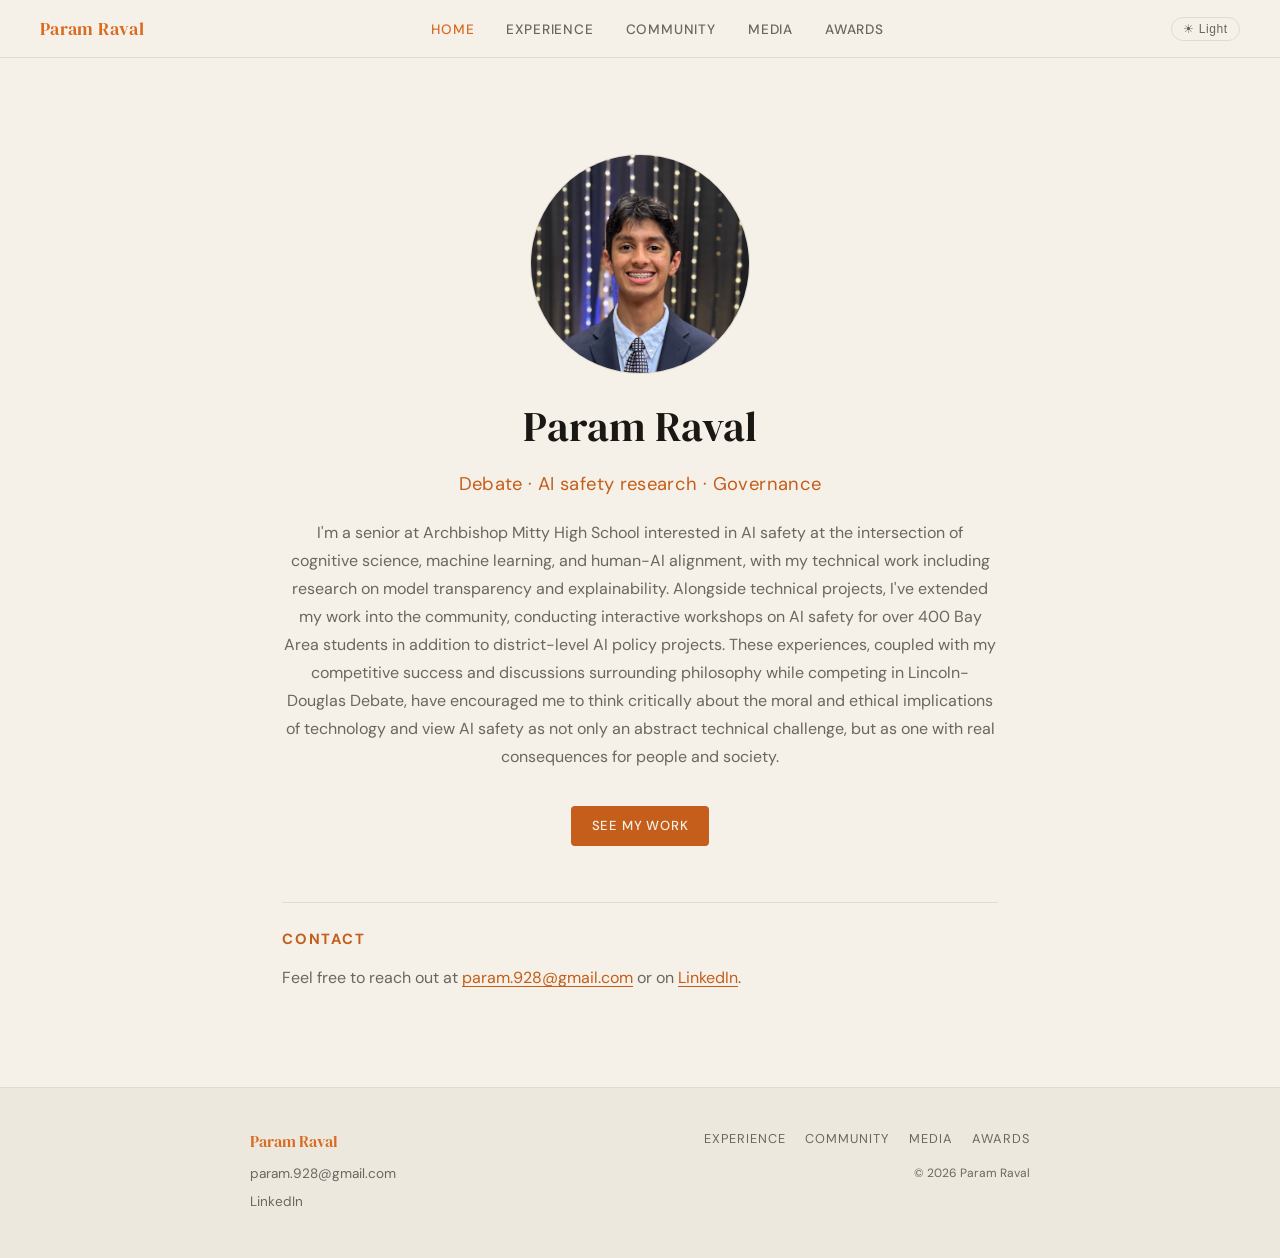
==== index.html @ a1ed3c73 "update" ====
<!DOCTYPE html>
<html lang="en">
<head>
  <meta charset="UTF-8" />
  <meta name="viewport" content="width=device-width, initial-scale=1.0" />
  <title>Param Raval</title>
  <link rel="stylesheet" href="style.css" />
  <script>if(localStorage.getItem("theme")==="dark")document.documentElement.setAttribute("data-theme","dark");</script>
  <style>
    .hero-inner { padding: 2rem 0 2rem; text-align: center; }
    .hero-portrait {
      width: 220px; height: 220px;
      object-fit: cover; object-position: center top;
      border-radius: 50%;
      border: 1px solid var(--border);
      display: block; margin: 0 auto 1.1rem;
    }
    .hero-name {
      font-family: 'DM Serif Display', serif;
      font-size: clamp(1.8rem, 4vw, 2.6rem);
      color: var(--text); margin-bottom: 0.4rem;
    }
    .hero-tagline {
      font-size: 1.15rem; color: var(--accent);
      letter-spacing: 0.02em; margin-bottom: 1.2rem;
      text-shadow: 0 0 18px var(--accent-glow);
    }
    .hero-body-text {
      font-size: 1rem; line-height: 1.75;
      color: var(--muted); max-width: 100%; margin: 0 auto 1.5rem;
    }
    @media (max-width: 640px) {
      .hero-inner { padding: 1.2rem 0 1.5rem; }
      .hero-portrait { width: 150px; height: 150px; }
    }
  </style>
</head>
<body>

<nav>
  <a class="nav-logo" href="index.html">Param Raval</a>
  <ul class="nav-links">
    <li><a href="index.html" class="active">Home</a></li>
    <li><a href="experience.html">Experience</a></li>
    <li><a href="community.html">Community</a></li>
    <li><a href="features.html">Media</a></li>
    <li><a href="awards.html">Awards</a></li>
  </ul>
  <button class="theme-toggle" onclick="toggleTheme()" aria-label="Toggle theme">
    <span class="toggle-sun">☀ Light</span>
    <span class="toggle-moon">◑ Dark</span>
  </button>
</nav>

<main>

  <section class="hero-inner">
    <img src="param-portrait.png" alt="Param Raval" class="hero-portrait" />
    <div class="hero-name">Param Raval</div>
    <div class="hero-tagline">Debate &middot; AI safety research &middot; Governance</div>
    <p class="hero-body-text">I'm a senior at Archbishop Mitty High School interested in AI safety at the intersection of cognitive science, machine learning, and human-AI alignment, with my technical work including research on model transparency and explainability. Alongside technical projects, I've extended my work into the community, conducting interactive workshops on AI safety for over 400 Bay Area students in addition to district-level AI policy projects. These experiences, coupled with my competitive success and discussions surrounding philosophy while competing in Lincoln-Douglas Debate, have encouraged me to think critically about the moral and ethical implications of technology and view AI safety as not only an abstract technical challenge, but as one with real consequences for people and society.</p>
    <div class="hero-links" style="justify-content:center;">
      <a class="btn btn-primary" href="experience.html">See my work</a>
    </div>
  </section>
 
  <hr class="divider" />
  <div class="section-label">Contact</div>
  <p>Feel free to reach out at <a href="mailto:param.928@gmail.com">param.928@gmail.com</a> or on <a href="https://www.linkedin.com/in/param-raval-pr/" target="_blank">LinkedIn</a>.</p>

</main>

<footer>
  <div class="footer-inner">
    <div>
      <div class="footer-name">Param Raval</div>
      <div class="footer-contact">
        <a href="mailto:param.928@gmail.com">param.928@gmail.com</a>
        <a href="https://www.linkedin.com/in/param-raval-pr/" target="_blank">LinkedIn</a>
      </div>
    </div>
    <div class="footer-right">
      <div class="social-links">
        <a href="experience.html">Experience</a>
        <a href="community.html">Community</a>
        <a href="features.html">Media</a>
        <a href="awards.html">Awards</a>
      </div>
      <div class="footer-copy">© 2026 Param Raval</div>
    </div>
  </div>
</footer>

<script>
  (function(){
    if(localStorage.getItem("theme")==="dark") document.documentElement.setAttribute("data-theme","dark");
  })();
  function toggleTheme(){
    var d=document.documentElement;
    var isDark=d.getAttribute("data-theme")==="dark";
    d.setAttribute("data-theme", isDark ? "light" : "dark");
    localStorage.setItem("theme", isDark ? "light" : "dark");
  }
</script>
</body>
</html>
---- style.css ----
@import url('https://fonts.googleapis.com/css2?family=DM+Serif+Display:ital@0;1&family=DM+Sans:ital,opsz,wght@0,9..40,300;0,9..40,400;0,9..40,500;1,9..40,300&display=swap');

/* ── LIGHT MODE (B: warm parchment + burnt orange) ── */
:root {
  --bg: #f5f0e8;
  --bg-surface: #ede8de;
  --border: #e0dbd0;
  --text: #1a1814;
  --muted: #6b6660;
  --accent: #c45e1a;
  --accent-bright: #d96b22;
  --accent-glow: rgba(196, 94, 26, 0.0);
  --link: #c45e1a;
  --nav-bg: rgba(245, 240, 232, 0.92);
  --toggle-icon: "☀️";
}

/* ── DARK MODE (H2: parchment dusk + coral-orange) ── */
[data-theme="dark"] {
  --bg: #1c1916;
  --bg-surface: #232019;
  --border: #2a2520;
  --text: #f2ede4;
  --muted: #7a736a;
  --accent: #b8784a;
  --accent-bright: #c98a5c;
  --accent-glow: rgba(184, 120, 74, 0.18);
  --link: #b8784a;
  --nav-bg: rgba(28, 25, 22, 0.92);
  --toggle-icon: "🌙";
}

*, *::before, *::after { box-sizing: border-box; margin: 0; padding: 0; }
html { scroll-behavior: smooth; }

body {
  background: var(--bg);
  color: var(--text);
  font-family: 'DM Sans', sans-serif;
  font-size: 16px;
  line-height: 1.7;
  min-height: 100vh;
  display: flex;
  flex-direction: column;
  transition: background 0.3s, color 0.3s;
}

/* ── NAV ── */
nav {
  position: sticky;
  top: 0;
  z-index: 100;
  background: var(--nav-bg);
  backdrop-filter: blur(12px);
  border-bottom: 1px solid var(--border);
  padding: 0 2.5rem;
  display: flex;
  align-items: center;
  justify-content: space-between;
  height: 58px;
  transition: background 0.3s, border-color 0.3s;
}

.nav-logo {
  font-family: 'DM Serif Display', serif;
  font-size: 1.15rem;
  letter-spacing: 0.02em;
  color: var(--accent-bright);
  text-decoration: none;
}

.nav-links {
  display: flex;
  align-items: center;
  gap: 2rem;
  list-style: none;
}

.nav-links a {
  color: var(--muted);
  text-decoration: none;
  font-size: 0.85rem;
  font-weight: 500;
  letter-spacing: 0.06em;
  text-transform: uppercase;
  transition: color 0.2s;
}

.nav-links a:hover,
.nav-links a.active { color: var(--accent-bright); }

/* ── THEME TOGGLE ── */
.theme-toggle {
  background: none;
  border: 1px solid var(--border);
  border-radius: 20px;
  padding: 0.25rem 0.7rem;
  cursor: pointer;
  font-size: 0.75rem;
  font-weight: 500;
  letter-spacing: 0.05em;
  color: var(--muted);
  display: flex;
  align-items: center;
  gap: 0.4rem;
  transition: border-color 0.2s, color 0.2s;
  white-space: nowrap;
}

.theme-toggle:hover { border-color: var(--accent); color: var(--accent); }

.toggle-sun { display: block; }
.toggle-moon { display: none; }
[data-theme="dark"] .toggle-sun { display: none; }
[data-theme="dark"] .toggle-moon { display: block; }

/* ── MAIN ── */
main {
  flex: 1;
  max-width: 780px;
  width: 100%;
  margin: 0 auto;
  padding: 4rem 2rem 6rem;
}

/* ── DIVIDER — single line only ── */
.divider {
  border: none;
  border-top: 1px solid var(--border);
  margin: 1.5rem 0 1.5rem;
}

/* ── SECTION LABEL (glowing subheader) ── */
.section-label {
  font-size: 0.92rem;
  font-weight: 700;
  letter-spacing: 0.12em;
  text-transform: uppercase;
  color: var(--accent);
  text-shadow: 0 0 16px var(--accent-glow);
  margin-bottom: 0.75rem;
  transition: text-shadow 0.3s, color 0.3s;
}

/* page-header section-label sits inside padding, no extra top gap needed */
.page-header .section-label { margin-bottom: 0.4rem; }

/* section-label after entries needs breathing room above */
.award-entry ~ .section-label,
.entry ~ .section-label,
.feature-entry ~ .section-label { margin-top: 1.5rem; }

/* hide divider hr that follows an entry — entry already has border-bottom */
.entry + .divider,
.award-entry + .divider,
.feature-entry + .divider { display: none; }

/* ── HEADINGS ── */
h1 {
  font-family: 'DM Serif Display', serif;
  font-size: clamp(2rem, 5vw, 3rem);
  line-height: 1.15;
  color: var(--text);
  margin-bottom: 1rem;
}

h2 {
  font-family: 'DM Serif Display', serif;
  font-size: 1.5rem;
  color: var(--text);
  margin-bottom: 0.4rem;
}

h3 {
  font-size: 0.95rem;
  font-weight: 500;
  color: var(--text);
  margin-bottom: 0.25rem;
}

p { color: var(--muted); margin-bottom: 1rem; }
p:last-child { margin-bottom: 0; }
a { color: var(--link); text-decoration: underline; text-underline-offset: 3px; }
a:hover { color: var(--accent-bright); }

/* ── ENTRIES ── */
.entry {
  display: grid;
  grid-template-columns: 130px 1fr;
  gap: 0 2rem;
  padding: 1.75rem 0;
  border-bottom: 1px solid var(--border);
}
.entry:first-of-type { border-top: 1px solid var(--border); }

.entry-date {
  font-size: 0.8rem;
  color: var(--muted);
  font-weight: 300;
  padding-top: 0.15rem;
  white-space: nowrap;
}

.entry-body { min-width: 0; flex: 1; }
.entry-body h3 { margin-bottom: 0.1rem; }

/* ── TAGS ── */
.tag {
  display: inline-block;
  font-size: 0.7rem;
  letter-spacing: 0.08em;
  text-transform: uppercase;
  background: var(--bg-surface);
  border: 1px solid var(--border);
  color: var(--accent);
  padding: 0.15rem 0.5rem;
  border-radius: 3px;
  margin-top: 0.5rem;
  margin-right: 0.3rem;
  transition: background 0.3s, border-color 0.3s;
}

/* ── HERO ── */
.hero { padding: 5rem 0 2rem; }

.hero .eyebrow {
  font-size: 0.8rem;
  letter-spacing: 0.12em;
  text-transform: uppercase;
  color: var(--accent);
  margin-bottom: 1.2rem;
  display: block;
}

.hero h1 { margin-bottom: 1.5rem; }

.hero-body {
  font-size: 1.05rem;
  line-height: 1.75;
  color: var(--muted);
  max-width: 560px;
}

.hero-links {
  display: flex;
  gap: 1.2rem;
  margin-top: 2.2rem;
  flex-wrap: wrap;
}

/* ── BUTTONS ── */
.btn {
  display: inline-block;
  padding: 0.55rem 1.3rem;
  font-size: 0.82rem;
  font-weight: 500;
  letter-spacing: 0.06em;
  text-transform: uppercase;
  border-radius: 4px;
  text-decoration: none;
  transition: background 0.2s, color 0.2s, border-color 0.2s;
}

.btn-primary {
  background: var(--accent);
  color: var(--bg);
}
.btn-primary:hover { background: var(--accent-bright); color: var(--bg); }

.btn-ghost {
  border: 1px solid var(--border);
  color: var(--muted);
}
.btn-ghost:hover { border-color: var(--accent); color: var(--accent); }

/* ── PAGE HEADER ── */
.page-header {
  padding: 1.75rem 0 1.25rem;
  margin-bottom: 0;
}
.page-header p { max-width: 520px; margin-top: 0.6rem; }

/* ── AWARD ENTRIES ── */
.award-entry {
  padding: 1.5rem 0;
  border-bottom: 1px solid var(--border);
  display: flex;
  justify-content: space-between;
  align-items: flex-start;
  gap: 1rem;
}
.award-entry:first-of-type { border-top: 1px solid var(--border); }

.award-year {
  font-size: 0.8rem;
  color: var(--muted);
  white-space: nowrap;
  padding-top: 0.15rem;
  min-width: 60px;
  text-align: right;
}

/* ── FEATURE ENTRIES ── */
.feature-entry {
  display: grid;
  grid-template-columns: 130px 1fr;
  gap: 0 2rem;
  padding: 1.75rem 0;
  border-bottom: 1px solid var(--border);
}
.feature-entry:first-of-type { border-top: 1px solid var(--border); }

/* ── FOOTER ── */
footer {
  background: var(--bg-surface);
  border-top: 1px solid var(--border);
  padding: 2.5rem;
  transition: background 0.3s, border-color 0.3s;
}

.footer-inner {
  max-width: 780px;
  margin: 0 auto;
  display: flex;
  justify-content: space-between;
  align-items: flex-start;
  gap: 2rem;
  flex-wrap: wrap;
}

.footer-name {
  font-family: 'DM Serif Display', serif;
  font-size: 1rem;
  color: var(--accent-bright);
  margin-bottom: 0.4rem;
}

.footer-contact a {
  display: block;
  color: var(--muted);
  font-size: 0.85rem;
  text-decoration: none;
  margin-bottom: 0.3rem;
  transition: color 0.2s;
}
.footer-contact a:hover { color: var(--accent-bright); }

.footer-right { text-align: right; }

.footer-right .social-links {
  display: flex;
  gap: 1.2rem;
  justify-content: flex-end;
  margin-bottom: 0.8rem;
}

.footer-right .social-links a {
  font-size: 0.8rem;
  letter-spacing: 0.08em;
  text-transform: uppercase;
  color: var(--muted);
  text-decoration: none;
  transition: color 0.2s;
}
.footer-right .social-links a:hover { color: var(--accent-bright); }

.footer-copy { font-size: 0.75rem; color: var(--muted); }

/* ── RESPONSIVE ── */
@media (max-width: 640px) {
  nav { padding: 0 1.2rem; }
  .nav-links { gap: 1rem; }
  .nav-links a { font-size: 0.72rem; }
  main { padding: 2.5rem 1.2rem 5rem; }
  .entry { grid-template-columns: 1fr; gap: 0.25rem; }
  .feature-entry { grid-template-columns: 1fr; gap: 0.25rem; }
  .award-entry { flex-direction: column-reverse; gap: 0.2rem; }
  .award-year { text-align: left; }
  footer { padding: 2rem 1.2rem; }
  .footer-inner { flex-direction: column; }
  .footer-right { text-align: left; }
  .footer-right .social-links { justify-content: flex-start; }
}

/* ── GALLERY ── */
.gallery {
  display: flex;
  gap: 0.5rem;
  margin-top: 1rem;
  flex-wrap: nowrap;
  overflow-x: auto;
  padding-bottom: 0.25rem;
}

.gallery-thumb {
  width: 90px;
  height: 90px;
  object-fit: cover;
  border-radius: 6px;
  cursor: pointer;
  border: 1px solid var(--border);
  flex-shrink: 0;
  transition: opacity 0.2s, border-color 0.2s;
}

.gallery-thumb:hover {
  opacity: 0.85;
  border-color: var(--accent);
}

/* ── LIGHTBOX ── */
.lightbox-overlay {
  display: none;
  position: fixed;
  inset: 0;
  background: rgba(0,0,0,0.88);
  z-index: 1000;
  align-items: center;
  justify-content: center;
}

.lightbox-overlay.active { display: flex; }

.lightbox-inner {
  position: relative;
  max-width: 90vw;
  max-height: 90vh;
  display: flex;
  align-items: center;
  gap: 1rem;
}

.lightbox-img {
  max-width: 80vw;
  max-height: 85vh;
  object-fit: contain;
  border-radius: 6px;
  display: block;
}

.lightbox-btn {
  background: rgba(255,255,255,0.1);
  border: 1px solid rgba(255,255,255,0.2);
  color: #fff;
  font-size: 1.4rem;
  width: 42px;
  height: 42px;
  border-radius: 50%;
  cursor: pointer;
  display: flex;
  align-items: center;
  justify-content: center;
  flex-shrink: 0;
  transition: background 0.2s;
}

.lightbox-btn:hover { background: rgba(255,255,255,0.22); }

.lightbox-close {
  position: absolute;
  top: -2.5rem;
  right: 0;
  background: none;
  border: none;
  color: rgba(255,255,255,0.7);
  font-size: 1.5rem;
  cursor: pointer;
  line-height: 1;
  padding: 0.25rem;
}

.lightbox-close:hover { color: #fff; }

.lightbox-counter {
  position: absolute;
  bottom: -2rem;
  left: 50%;
  transform: translateX(-50%);
  font-size: 0.75rem;
  color: rgba(255,255,255,0.5);
  white-space: nowrap;
}

.media-card-link,
.media-card-link:hover {
  text-decoration: none;
  color: var(--text);
}

.media-card-link .media-card-type {
  color: var(--muted);
  text-decoration: none;
}

.media-card-link .media-card-title {
  color: var(--text);
  text-decoration: none;
}

.media-card-link .media-card-outlet {
  color: var(--muted);
  text-decoration: none;
}

.media-card-link:hover .media-card-title {
  color: var(--accent-bright);
}
/* ── MEDIA CARDS ── */
.media-grid {
  display: grid;
  grid-template-columns: 1fr 1fr;
  gap: 10px;
  margin-bottom: 2rem;
}

.media-card-link {
  display: block;
  background: var(--bg-surface);
  border: 0.5px solid var(--border);
  border-left-width: 3px;
  border-radius: 8px;
  padding: 16px 18px;
  text-decoration: none !important;
  color: inherit !important;
  transition: background 0.15s;
}

.media-card-link:hover {
  background: var(--bg);
  text-decoration: none !important;
}

.media-card-link.type-video { border-left-color: var(--accent); }
.media-card-link.type-press { border-left-color: var(--accent); }
.media-card-link.type-writing { border-left-color: var(--accent); }

.media-card-type {
  font-size: 0.7rem !important;
  font-weight: 600 !important;
  letter-spacing: 0.1em !important;
  text-transform: uppercase !important;
  color: var(--muted) !important;
  margin-bottom: 0.4rem !important;
  text-decoration: none !important;
}

.media-card-title {
  font-size: 0.9rem !important;
  font-weight: 500 !important;
  color: var(--text) !important;
  line-height: 1.4 !important;
  margin-bottom: 0.4rem !important;
  text-decoration: none !important;
}

.media-card-link:hover .media-card-title {
  color: var(--accent-bright) !important;
}

.media-card-desc {
  font-size: 0.8rem !important;
  color: var(--muted) !important;
  line-height: 1.55 !important;
  margin-bottom: 0.5rem !important;
  text-decoration: none !important;
}

.media-card-outlet {
  font-size: 0.72rem !important;
  color: var(--muted) !important;
  text-decoration: none !important;
  opacity: 0.75;
}

@media (max-width: 640px) {
  .media-grid { grid-template-columns: 1fr; }
}

/* ── MEDIA CARD TITLE / DESC EMPHASIS FLIP ── */
.media-card-title {
  font-weight: 600 !important;
  font-style: normal !important;
  font-size: 0.92rem !important;
}

.media-card-title em {
  font-style: normal !important;
}

.media-card-desc {
  font-style: italic !important;
  font-size: 0.78rem !important;
  opacity: 0.72;
}

/* extra breathing room before 3rd card in a grid row */
.media-grid .media-card-link:nth-child(3) {
  margin-top: 0.75rem;
}
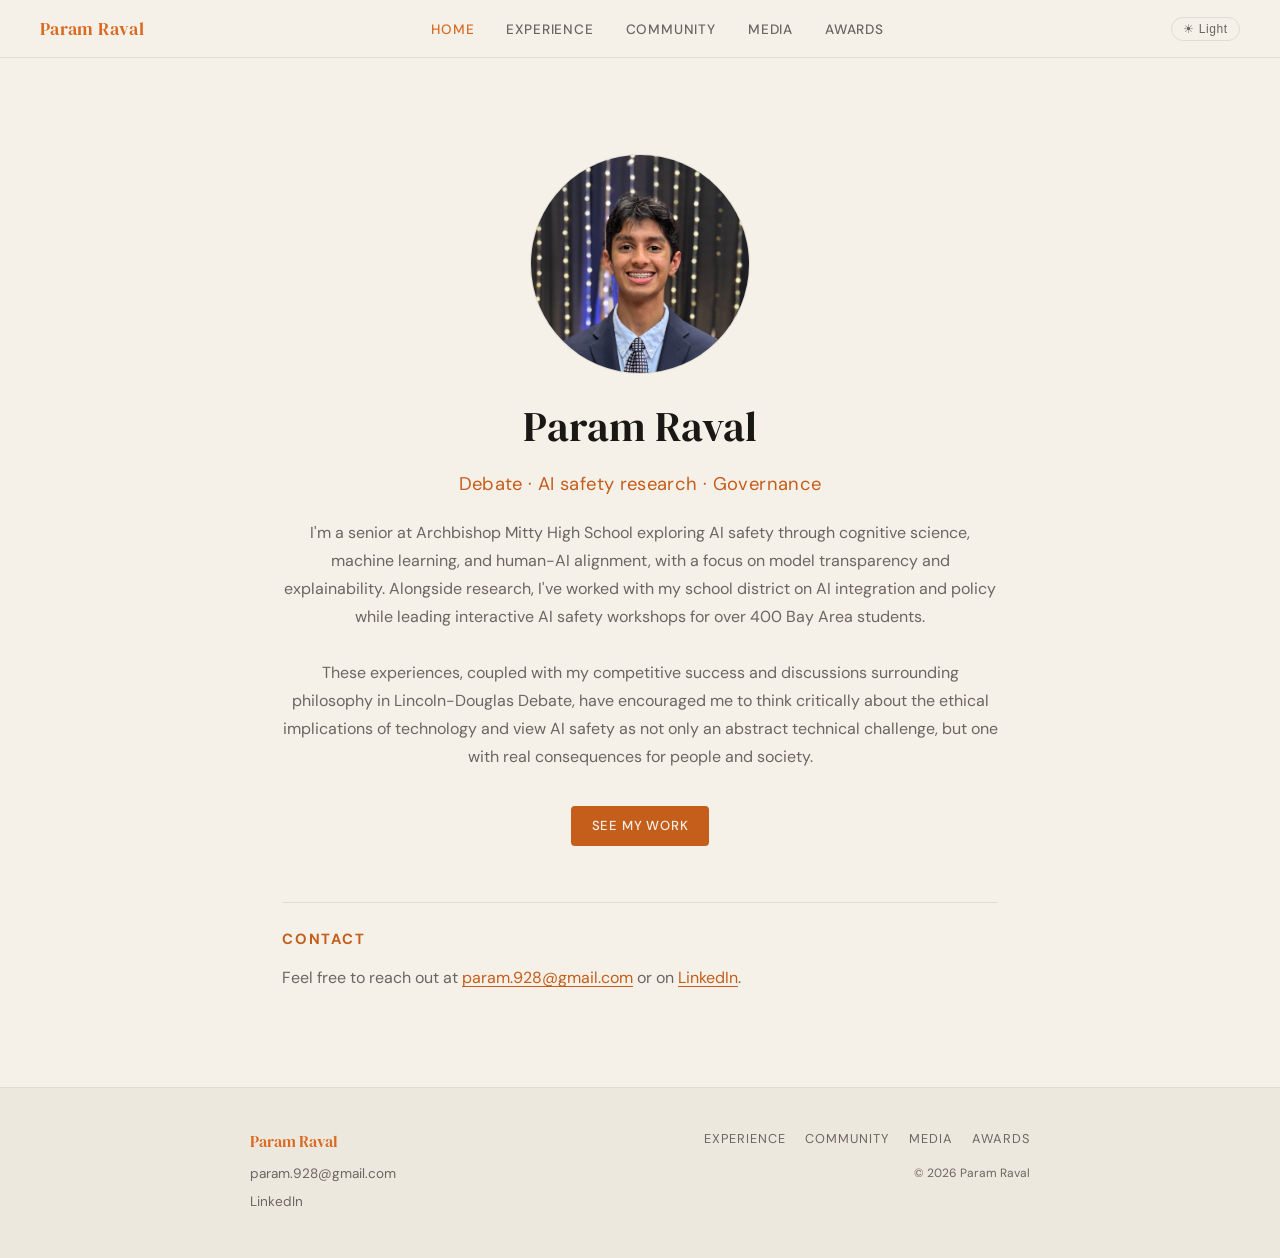
==== commit b80ad0d6: "update" ====
--- a/index.html
+++ b/index.html
@@ -58,7 +58,7 @@
     <img src="param-portrait.png" alt="Param Raval" class="hero-portrait" />
     <div class="hero-name">Param Raval</div>
     <div class="hero-tagline">Debate &middot; AI safety research &middot; Governance</div>
-    <p class="hero-body-text">I'm a senior at Archbishop Mitty High School interested in AI safety at the intersection of cognitive science, machine learning, and human-AI alignment, with my technical work including research on model transparency and explainability. Alongside technical projects, I've extended my work into the community, conducting interactive workshops on AI safety for over 400 Bay Area students in addition to district-level AI policy projects. These experiences, coupled with my competitive success and discussions surrounding philosophy while competing in Lincoln-Douglas Debate, have encouraged me to think critically about the moral and ethical implications of technology and view AI safety as not only an abstract technical challenge, but as one with real consequences for people and society.</p>
+    <p class="hero-body-text">I'm a senior at Archbishop Mitty High School exploring AI safety through cognitive science, machine learning, and human-AI alignment, with a focus on model transparency and explainability. Alongside research, I've worked with my school district on AI integration and policy while leading interactive AI safety workshops for over 400 Bay Area students.<br><br>These experiences, coupled with my competitive success and discussions surrounding philosophy in Lincoln-Douglas Debate, have encouraged me to think critically about the ethical implications of technology and view AI safety as not only an abstract technical challenge, but one with real consequences for people and society.</p>
     <div class="hero-links" style="justify-content:center;">
       <a class="btn btn-primary" href="experience.html">See my work</a>
     </div>
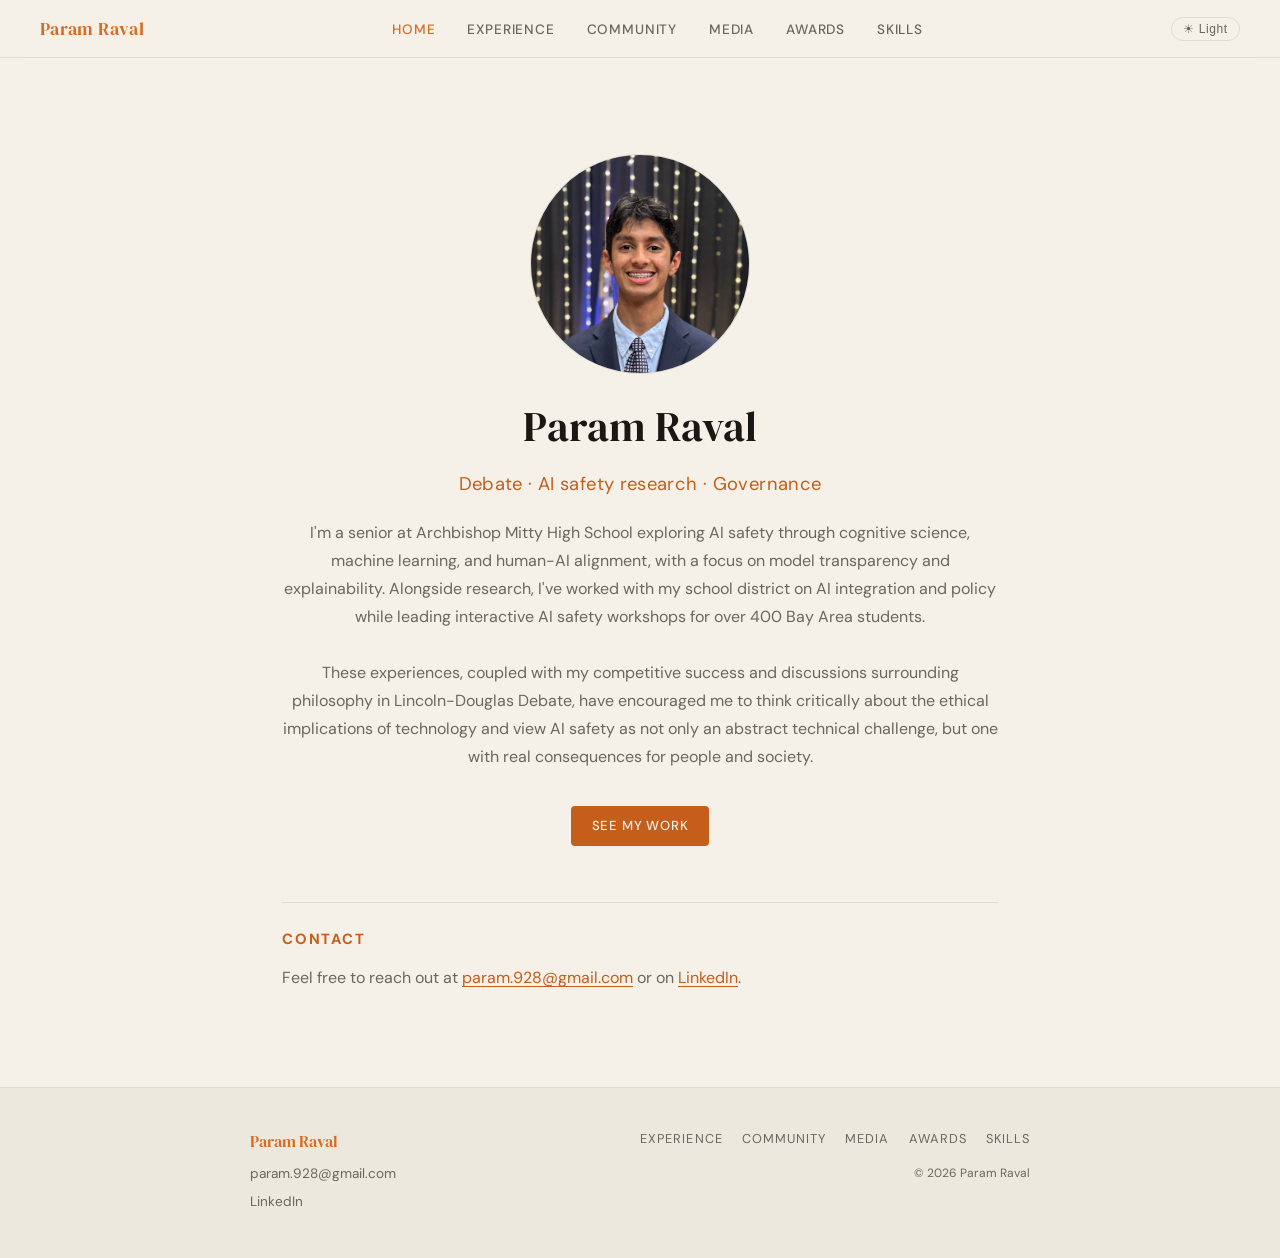
==== commit 7be1fa38: "update" ====
--- a/index.html
+++ b/index.html
@@ -45,6 +45,7 @@
     <li><a href="community.html">Community</a></li>
     <li><a href="features.html">Media</a></li>
     <li><a href="awards.html">Awards</a></li>
+    <li><a href="skills.html">Skills</a></li>
   </ul>
   <button class="theme-toggle" onclick="toggleTheme()" aria-label="Toggle theme">
     <span class="toggle-sun">☀ Light</span>
@@ -66,7 +67,7 @@
  
   <hr class="divider" />
   <div class="section-label">Contact</div>
-  <p>Feel free to reach out at <a href="mailto:param.928@gmail.com">param.928@gmail.com</a> or on <a href="https://www.linkedin.com/in/param-raval-pr/" target="_blank">LinkedIn</a>.</p>
+  <p>Feel free to reach out at <a href="mailto:param.928@gmail.com">param.928@gmail.com</a> or on <a href="https://www.linkedin.com/in/ravalparam/" target="_blank">LinkedIn</a>.</p>
 
 </main>
 
@@ -76,7 +77,7 @@
       <div class="footer-name">Param Raval</div>
       <div class="footer-contact">
         <a href="mailto:param.928@gmail.com">param.928@gmail.com</a>
-        <a href="https://www.linkedin.com/in/param-raval-pr/" target="_blank">LinkedIn</a>
+        <a href="https://www.linkedin.com/in/ravalparam/" target="_blank">LinkedIn</a>
       </div>
     </div>
     <div class="footer-right">
@@ -85,6 +86,7 @@
         <a href="community.html">Community</a>
         <a href="features.html">Media</a>
         <a href="awards.html">Awards</a>
+        <a href="skills.html">Skills</a>
       </div>
       <div class="footer-copy">© 2026 Param Raval</div>
     </div>
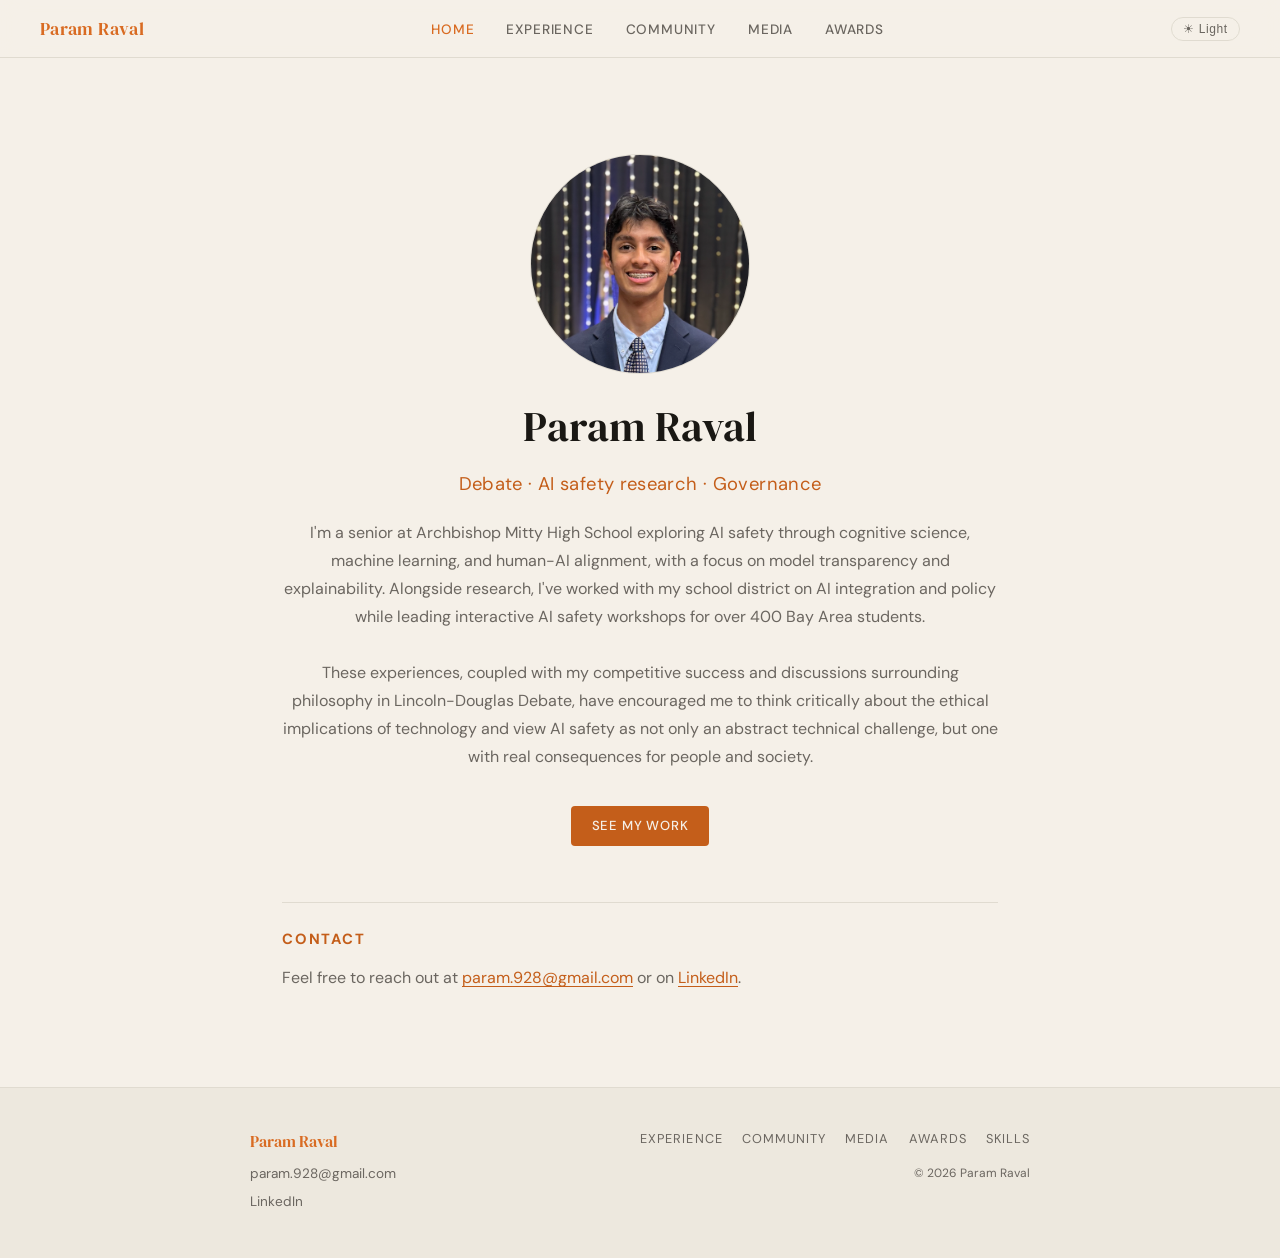
==== commit 8ae068a5: "update" ====
--- a/index.html
+++ b/index.html
@@ -45,7 +45,6 @@
     <li><a href="community.html">Community</a></li>
     <li><a href="features.html">Media</a></li>
     <li><a href="awards.html">Awards</a></li>
-    <li><a href="skills.html">Skills</a></li>
   </ul>
   <button class="theme-toggle" onclick="toggleTheme()" aria-label="Toggle theme">
     <span class="toggle-sun">☀ Light</span>
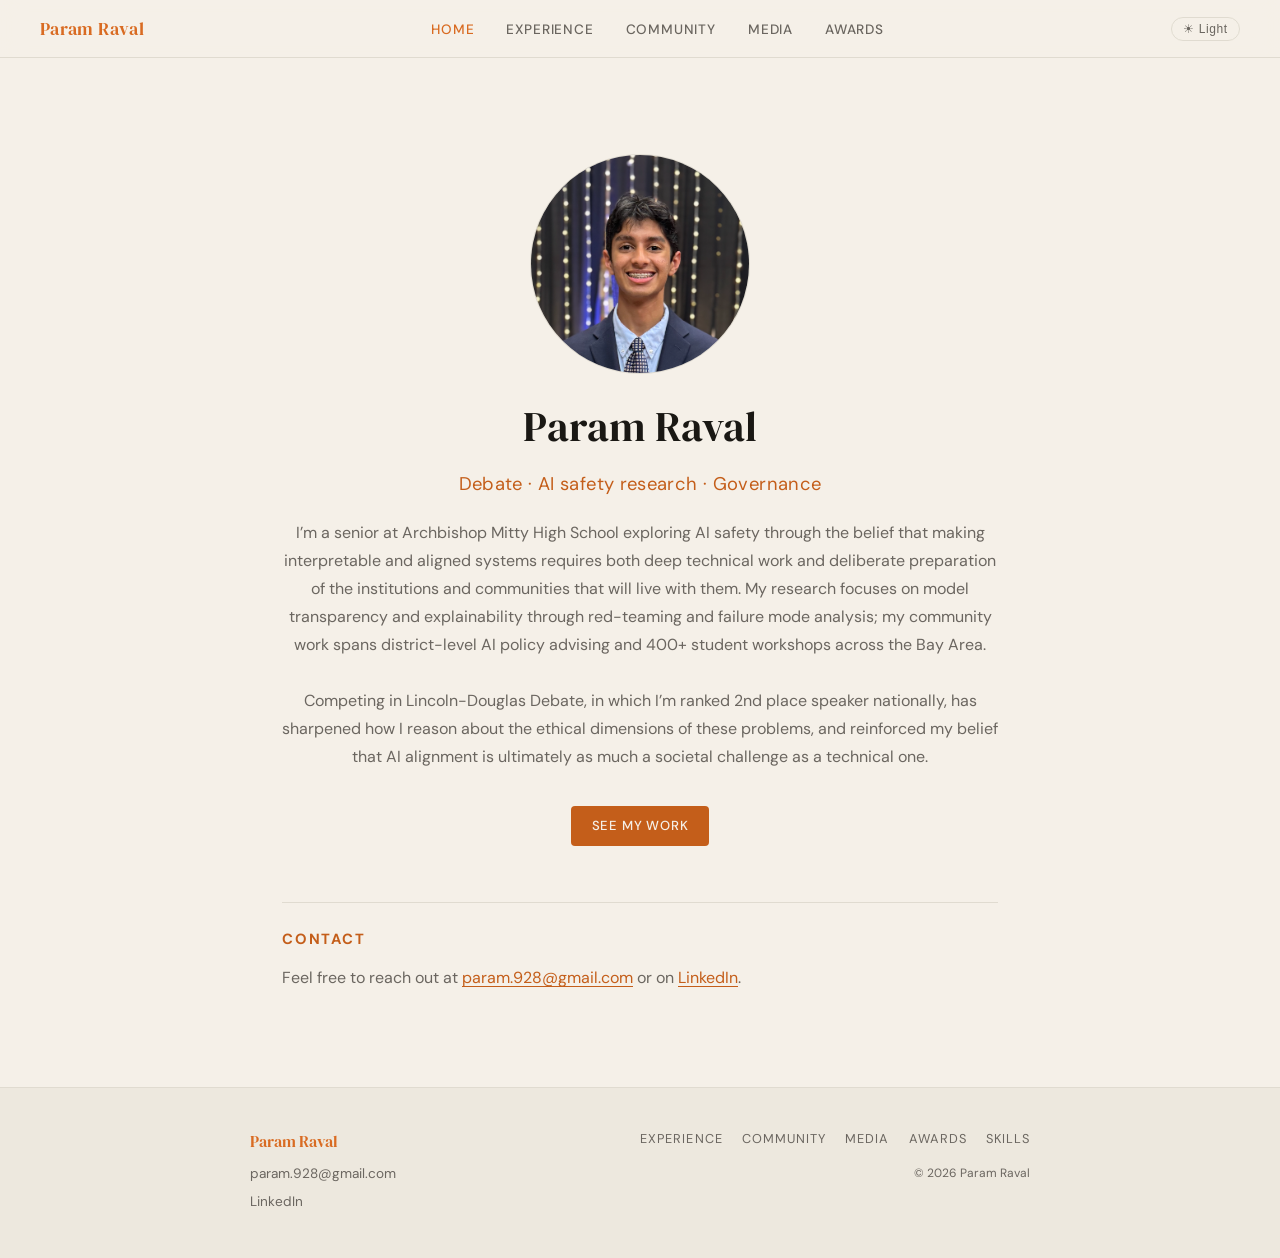
==== commit c90cb44a: "update" ====
--- a/index.html
+++ b/index.html
@@ -58,7 +58,7 @@
     <img src="param-portrait.png" alt="Param Raval" class="hero-portrait" />
     <div class="hero-name">Param Raval</div>
     <div class="hero-tagline">Debate &middot; AI safety research &middot; Governance</div>
-    <p class="hero-body-text">I'm a senior at Archbishop Mitty High School exploring AI safety through cognitive science, machine learning, and human-AI alignment, with a focus on model transparency and explainability. Alongside research, I've worked with my school district on AI integration and policy while leading interactive AI safety workshops for over 400 Bay Area students.<br><br>These experiences, coupled with my competitive success and discussions surrounding philosophy in Lincoln-Douglas Debate, have encouraged me to think critically about the ethical implications of technology and view AI safety as not only an abstract technical challenge, but one with real consequences for people and society.</p>
+    <p class="hero-body-text">I’m a senior at Archbishop Mitty High School exploring AI safety through the belief that making interpretable and aligned systems requires both deep technical work and deliberate preparation of the institutions and communities that will live with them. My research focuses on model transparency and explainability through red-teaming and failure mode analysis; my community work spans district-level AI policy advising and 400+ student workshops across the Bay Area. <br></br>Competing in Lincoln-Douglas Debate, in which I’m ranked 2nd place speaker nationally,  has sharpened how I reason about the ethical dimensions of these problems, and reinforced my belief that AI alignment is ultimately as much a societal challenge as a technical one.</p>
     <div class="hero-links" style="justify-content:center;">
       <a class="btn btn-primary" href="experience.html">See my work</a>
     </div>
--- a/style.css
+++ b/style.css
@@ -297,7 +297,7 @@
   white-space: nowrap;
   padding-top: 0.15rem;
   min-width: 60px;
-  text-align: right;
+  text-align: justify;
 }
 
 /* ── FEATURE ENTRIES ── */
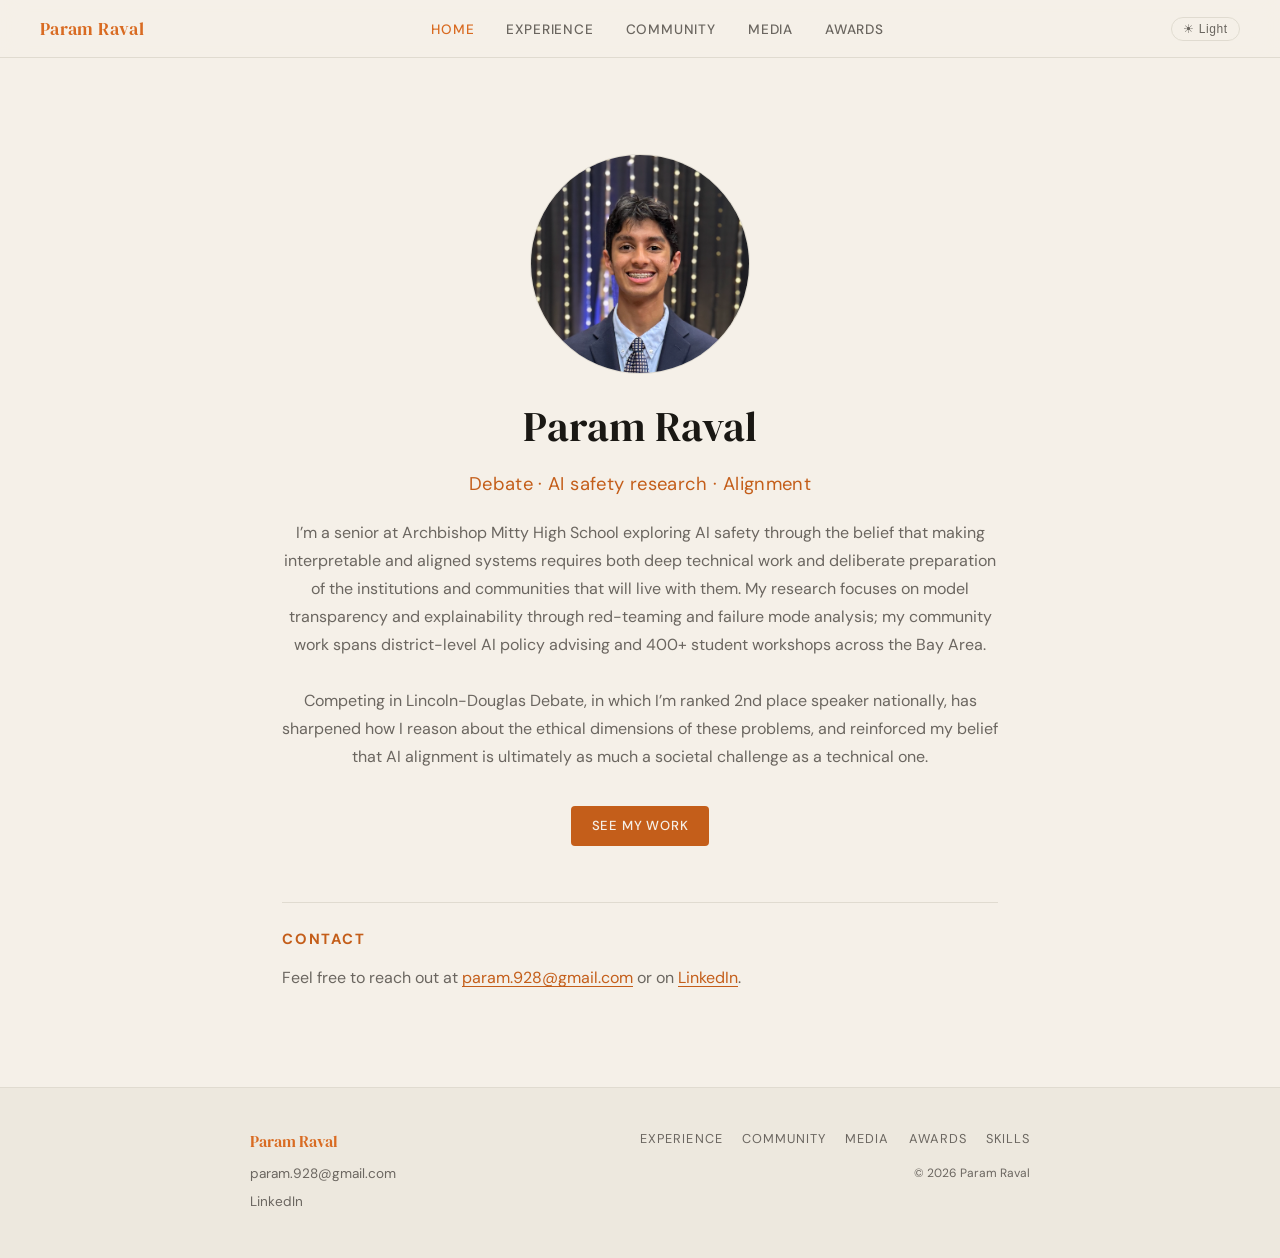
==== commit fa548c6d: "update" ====
--- a/index.html
+++ b/index.html
@@ -57,7 +57,7 @@
   <section class="hero-inner">
     <img src="param-portrait.png" alt="Param Raval" class="hero-portrait" />
     <div class="hero-name">Param Raval</div>
-    <div class="hero-tagline">Debate &middot; AI safety research &middot; Governance</div>
+    <div class="hero-tagline">Debate &middot; AI safety research &middot; Alignment</div>
     <p class="hero-body-text">I’m a senior at Archbishop Mitty High School exploring AI safety through the belief that making interpretable and aligned systems requires both deep technical work and deliberate preparation of the institutions and communities that will live with them. My research focuses on model transparency and explainability through red-teaming and failure mode analysis; my community work spans district-level AI policy advising and 400+ student workshops across the Bay Area. <br></br>Competing in Lincoln-Douglas Debate, in which I’m ranked 2nd place speaker nationally,  has sharpened how I reason about the ethical dimensions of these problems, and reinforced my belief that AI alignment is ultimately as much a societal challenge as a technical one.</p>
     <div class="hero-links" style="justify-content:center;">
       <a class="btn btn-primary" href="experience.html">See my work</a>
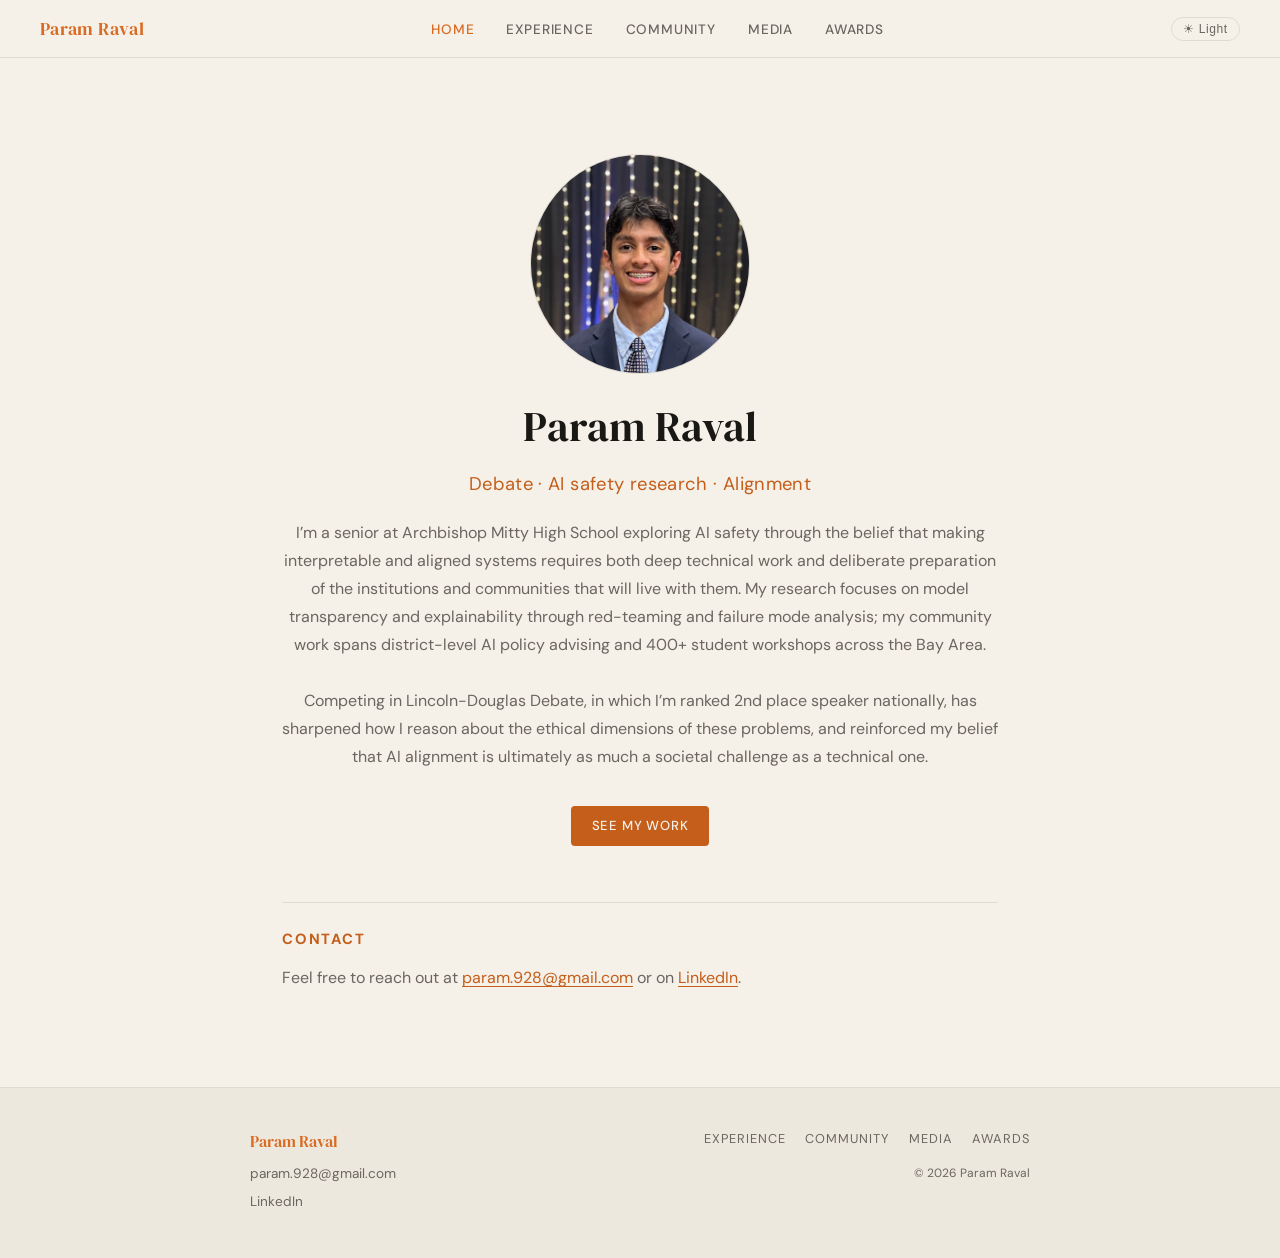
==== commit 272ce756: "update" ====
--- a/index.html
+++ b/index.html
@@ -85,7 +85,6 @@
         <a href="community.html">Community</a>
         <a href="features.html">Media</a>
         <a href="awards.html">Awards</a>
-        <a href="skills.html">Skills</a>
       </div>
       <div class="footer-copy">© 2026 Param Raval</div>
     </div>
--- a/style.css
+++ b/style.css
@@ -142,15 +142,12 @@
   transition: text-shadow 0.3s, color 0.3s;
 }
 
-/* page-header section-label sits inside padding, no extra top gap needed */
 .page-header .section-label { margin-bottom: 0.4rem; }
 
-/* section-label after entries needs breathing room above */
 .award-entry ~ .section-label,
 .entry ~ .section-label,
 .feature-entry ~ .section-label { margin-top: 1.5rem; }
 
-/* hide divider hr that follows an entry — entry already has border-bottom */
 .entry + .divider,
 .award-entry + .divider,
 .feature-entry + .divider { display: none; }
@@ -261,16 +258,10 @@
   transition: background 0.2s, color 0.2s, border-color 0.2s;
 }
 
-.btn-primary {
-  background: var(--accent);
-  color: var(--bg);
-}
+.btn-primary { background: var(--accent); color: var(--bg); }
 .btn-primary:hover { background: var(--accent-bright); color: var(--bg); }
 
-.btn-ghost {
-  border: 1px solid var(--border);
-  color: var(--muted);
-}
+.btn-ghost { border: 1px solid var(--border); color: var(--muted); }
 .btn-ghost:hover { border-color: var(--accent); color: var(--accent); }
 
 /* ── PAGE HEADER ── */
@@ -297,7 +288,7 @@
   white-space: nowrap;
   padding-top: 0.15rem;
   min-width: 60px;
-  text-align: justify;
+  text-align: right;
 }
 
 /* ── FEATURE ENTRIES ── */
@@ -481,31 +472,18 @@
   white-space: nowrap;
 }
 
+/* ── MEDIA CARDS ── */
 .media-card-link,
 .media-card-link:hover {
   text-decoration: none;
   color: var(--text);
 }
 
-.media-card-link .media-card-type {
-  color: var(--muted);
-  text-decoration: none;
-}
-
-.media-card-link .media-card-title {
-  color: var(--text);
-  text-decoration: none;
-}
-
-.media-card-link .media-card-outlet {
-  color: var(--muted);
-  text-decoration: none;
-}
-
-.media-card-link:hover .media-card-title {
-  color: var(--accent-bright);
-}
-/* ── MEDIA CARDS ── */
+.media-card-link .media-card-type { color: var(--muted); text-decoration: none; }
+.media-card-link .media-card-title { color: var(--text); text-decoration: none; }
+.media-card-link .media-card-outlet { color: var(--muted); text-decoration: none; }
+.media-card-link:hover .media-card-title { color: var(--accent-bright); }
+
 .media-grid {
   display: grid;
   grid-template-columns: 1fr 1fr;
@@ -525,13 +503,10 @@
   transition: background 0.15s;
 }
 
-.media-card-link:hover {
-  background: var(--bg);
-  text-decoration: none !important;
-}
-
-.media-card-link.type-video { border-left-color: var(--accent); }
-.media-card-link.type-press { border-left-color: var(--accent); }
+.media-card-link:hover { background: var(--bg); text-decoration: none !important; }
+
+.media-card-link.type-video,
+.media-card-link.type-press,
 .media-card-link.type-writing { border-left-color: var(--accent); }
 
 .media-card-type {
@@ -545,24 +520,27 @@
 }
 
 .media-card-title {
-  font-size: 0.9rem !important;
-  font-weight: 500 !important;
+  font-size: 0.92rem !important;
+  font-weight: 600 !important;
+  font-style: normal !important;
   color: var(--text) !important;
   line-height: 1.4 !important;
   margin-bottom: 0.4rem !important;
   text-decoration: none !important;
 }
 
-.media-card-link:hover .media-card-title {
-  color: var(--accent-bright) !important;
-}
+.media-card-title em { font-style: normal !important; }
+
+.media-card-link:hover .media-card-title { color: var(--accent-bright) !important; }
 
 .media-card-desc {
-  font-size: 0.8rem !important;
+  font-size: 0.78rem !important;
+  font-style: italic !important;
   color: var(--muted) !important;
   line-height: 1.55 !important;
   margin-bottom: 0.5rem !important;
   text-decoration: none !important;
+  opacity: 0.72;
 }
 
 .media-card-outlet {
@@ -572,28 +550,28 @@
   opacity: 0.75;
 }
 
+.media-grid .media-card-link:nth-child(3) { margin-top: 0.75rem; }
+
 @media (max-width: 640px) {
   .media-grid { grid-template-columns: 1fr; }
 }
 
-/* ── MEDIA CARD TITLE / DESC EMPHASIS FLIP ── */
-.media-card-title {
-  font-weight: 600 !important;
-  font-style: normal !important;
-  font-size: 0.92rem !important;
-}
-
-.media-card-title em {
-  font-style: normal !important;
-}
-
-.media-card-desc {
-  font-style: italic !important;
-  font-size: 0.78rem !important;
-  opacity: 0.72;
-}
-
-/* extra breathing room before 3rd card in a grid row */
-.media-grid .media-card-link:nth-child(3) {
+/* ── SKILL TAGS ── */
+.skill-tags {
+  display: flex;
+  flex-wrap: wrap;
+  gap: 6px;
   margin-top: 0.75rem;
+}
+
+.skill-tag {
+  font-size: 0.7rem;
+  font-weight: 500;
+  letter-spacing: 0.04em;
+  color: var(--accent);
+  background: color-mix(in srgb, var(--accent) 10%, transparent);
+  border: 0.5px solid color-mix(in srgb, var(--accent) 35%, transparent);
+  border-radius: 20px;
+  padding: 0.2rem 0.65rem;
+  transition: background 0.2s;
 }
